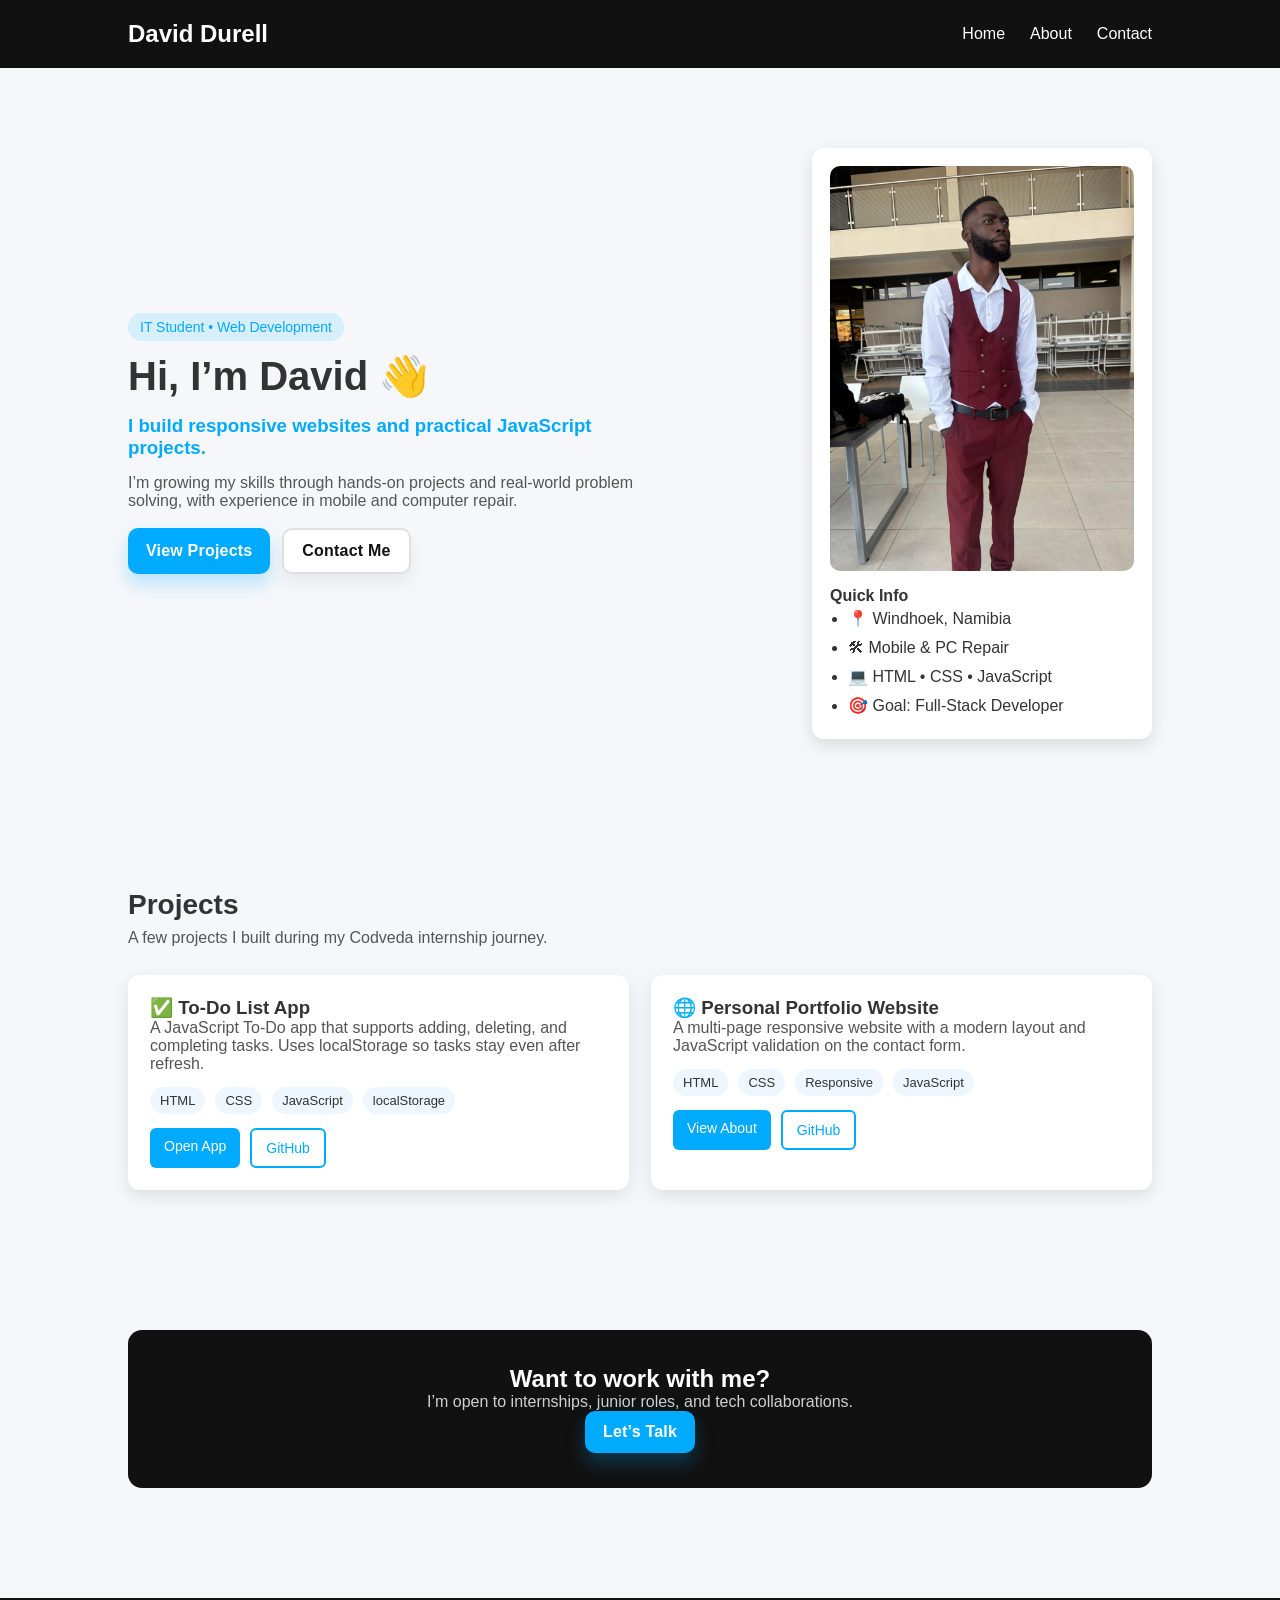
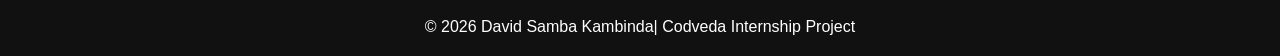
==== david-portfolio/index.html @ c17b90ba "Codveda internship web development projects" ====
<!DOCTYPE html>
<html lang="en">
<head>
  <meta charset="UTF-8" />
  <meta name="viewport" content="width=device-width, initial-scale=1.0"/>
  <title>David Durell | IT Student</title>
  <link rel="stylesheet" href="style.css" />
</head>
<body>

<header>
  <nav class="navbar">
    <h2 class="logo">David Durell</h2>
    <ul class="nav-links">
      <li><a href="index.html" class="active">Home</a></li>
      <li><a href="about.html">About</a></li>
      <li><a href="contact.html">Contact</a></li>
    </ul>
  </nav>
</header>

<section class="hero">
  <div class="hero-text">
    <p class="tag">IT Student • Web Development</p>
    <h1>Hi, I’m David 👋</h1>
    <h3>I build responsive websites and practical JavaScript projects.</h3>
    <p class="muted">
      I’m growing my skills through hands-on projects and real-world problem solving,
      with experience in mobile and computer repair.
    </p>

    <div class="hero-actions">
      <a href="#projects" class="btn btn-primary">View Projects</a>
      <a href="contact.html" class="btn btn-secondary">Contact Me</a>
    </div>
  </div>

  <div class="hero-card">
    <img src="david.jpeg" alt="David Profile Picture" class="hero-avatar" />
    <div class="hero-card-text">
      <h4>Quick Info</h4>
      <ul>
        <li>📍 Windhoek, Namibia</li>
        <li>🛠 Mobile & PC Repair</li>
        <li>💻 HTML • CSS • JavaScript</li>
        <li>🎯 Goal: Full-Stack Developer</li>
      </ul>
    </div>
  </div>
</section>

<section class="section" id="projects">
  <h2 class="section-title">Projects</h2>
  <p class="section-subtitle">A few projects I built during my Codveda internship journey.</p>

  <div class="projects-grid">

    <div class="project-card">
      <h3>✅ To-Do List App</h3>
      <p class="muted">
        A JavaScript To-Do app that supports adding, deleting, and completing tasks.
        Uses localStorage so tasks stay even after refresh.
      </p>

      <div class="chips">
        <span class="chip">HTML</span>
        <span class="chip">CSS</span>
        <span class="chip">JavaScript</span>
        <span class="chip">localStorage</span>
      </div>

      <div class="project-actions">
        <a class="btn-small" href="../david-todo-app-level2/index.html" target="_blank">Open App</a>
        <a class="btn-small-outline" href="#" onclick="alert('Replace this with your GitHub repo link')">GitHub</a>
      </div>
    </div>

    <div class="project-card">
      <h3>🌐 Personal Portfolio Website</h3>
      <p class="muted">
        A multi-page responsive website with a modern layout and JavaScript validation
        on the contact form.
      </p>

      <div class="chips">
        <span class="chip">HTML</span>
        <span class="chip">CSS</span>
        <span class="chip">Responsive</span>
        <span class="chip">JavaScript</span>
      </div>

      <div class="project-actions">
        <a class="btn-small" href="about.html">View About</a>
        <a class="btn-small-outline" href="#" onclick="alert('Replace this with your GitHub repo link')">GitHub</a>
      </div>
    </div>

  </div>
</section>

<section class="section">
  <div class="cta-box">
    <h2>Want to work with me?</h2>
    <p class="muted">I’m open to internships, junior roles, and tech collaborations.</p>
    <a href="contact.html" class="btn btn-primary">Let’s Talk</a>
  </div>
</section>

<footer>
  <p>© 2026 David Samba Kambinda| Codveda Internship Project</p>
</footer>

<script src="script.js"></script>
</body>
</html>
---- david-portfolio/style.css ----
* {
    margin: 0;
    padding: 0;
    box-sizing: border-box;
    font-family: 'Segoe UI', sans-serif;
  }
  
  body {
    background: #f5f7fa;
    color: #333;
  }
  
  /* NAVBAR */
  
  .navbar {
    display: flex;
    justify-content: space-between;
    align-items: center;
    padding: 20px 10%;
    background: #111;
  }
  
  .logo {
    color: #fff;
  }
  
  .nav-links {
    list-style: none;
    display: flex;
  }
  
  .nav-links li {
    margin-left: 25px;
  }
  
  .nav-links a {
    text-decoration: none;
    color: #fff;
    transition: 0.3s;
  }
  
  .nav-links a:hover,
  .active {
    color: #00aaff;
  }
  
  /* HERO SECTION */
  
  .hero {
    display: flex;
    align-items: center;
    justify-content: space-between;
    padding: 80px 10%;
    flex-wrap: wrap;
  }
  
  .hero-text {
    max-width: 50%;
  }
  
  .tag {
    display: inline-block;
    background: rgba(0,170,255,0.12);
    color: #00aaff;
    padding: 6px 12px;
    border-radius: 999px;
    margin-bottom: 12px;
    font-size: 14px;
  }
  
  .hero-text h1 {
    font-size: 40px;
    margin-bottom: 15px;
  }
  
  .hero-text h3 {
    color: #00aaff;
    margin-bottom: 15px;
  }
  
  .muted {
    color: #555;
  }
  
  .hero-actions {
    display: flex;
    gap: 12px;
    flex-wrap: wrap;
    margin-top: 18px;
  }
  
  /* HERO CARD */
  
  .hero-card {
    background: white;
    padding: 18px;
    border-radius: 12px;
    box-shadow: 0 6px 18px rgba(0,0,0,0.12);
    width: 340px;
  }
  
  .hero-avatar {
    width: 100%;
    border-radius: 10px;
    margin-bottom: 12px;
  }
  
  .hero-card-text ul {
    padding-left: 18px;
    line-height: 1.8;
  }
  
  /* BUTTONS */
  
  .btn {
    display: inline-flex;
    align-items: center;
    justify-content: center;
    padding: 12px 18px;
    border-radius: 10px;
    text-decoration: none;
    font-weight: 600;
    letter-spacing: 0.2px;
    transition: transform 0.15s ease, box-shadow 0.15s ease, opacity 0.15s ease;
  }
  
  .btn-primary {
    background: #00aaff;
    color: #fff;
    box-shadow: 0 10px 18px rgba(0, 170, 255, 0.25);
  }
  
  .btn-secondary {
    background: #ffffff;
    color: #111;
    border: 2px solid rgba(0,0,0,0.12);
    box-shadow: 0 10px 18px rgba(0,0,0,0.06);
  }
  
  .btn:hover {
    transform: translateY(-2px);
    opacity: 0.98;
  }
  
  .btn:active {
    transform: translateY(0px);
  }
  
  /* SECTION STYLING */
  
  .section {
    padding: 70px 10%;
  }
  
  .section-title {
    font-size: 28px;
    margin-bottom: 8px;
  }
  
  .section-subtitle {
    margin-bottom: 28px;
    color: #555;
  }
  
  /* PROJECTS */
  
  .projects-grid {
    display: grid;
    grid-template-columns: repeat(auto-fit, minmax(260px, 1fr));
    gap: 22px;
  }
  
  .project-card {
    background: white;
    padding: 22px;
    border-radius: 12px;
    box-shadow: 0 6px 18px rgba(0,0,0,0.1);
  }
  
  .chips {
    display: flex;
    gap: 10px;
    flex-wrap: wrap;
    margin: 14px 0;
  }
  
  .chip {
    background: #eef6ff;
    padding: 6px 10px;
    border-radius: 999px;
    font-size: 13px;
  }
  
  .project-actions {
    display: flex;
    gap: 10px;
    flex-wrap: wrap;
    margin-top: 10px;
  }
  
  .btn-small {
    padding: 10px 14px;
    background: #00aaff;
    color: white;
    text-decoration: none;
    border-radius: 6px;
    font-size: 14px;
  }
  
  .btn-small-outline {
    padding: 10px 14px;
    border: 2px solid #00aaff;
    color: #00aaff;
    text-decoration: none;
    border-radius: 6px;
    font-size: 14px;
  }
  
  /* CTA SECTION */
  
  .cta-box {
    background: #111;
    color: white;
    border-radius: 14px;
    padding: 35px 22px;
    text-align: center;
  }
  
  .cta-box .muted {
    color: #cfcfcf;
  }
  
  /* ABOUT PAGE */
  
  .about-container {
    padding: 60px 10%;
  }
  
  .about-intro {
    display: flex;
    align-items: center;
    gap: 40px;
    margin-bottom: 50px;
    flex-wrap: wrap;
  }
  
  .about-image {
    width: 200px;
    border-radius: 10px;
  }
  
  .about-grid {
    display: grid;
    grid-template-columns: repeat(auto-fit, minmax(250px, 1fr));
    gap: 25px;
  }
  
  .card {
    background: white;
    padding: 25px;
    border-radius: 10px;
    box-shadow: 0 4px 12px rgba(0,0,0,0.1);
  }
  
  .card h3 {
    margin-bottom: 15px;
    color: #2a5298;
  }
  
  .card ul {
    padding-left: 20px;
  }
  
  /* CONTACT FORM */
  
  .contact-form {
    display: flex;
    flex-direction: column;
    max-width: 500px;
  }
  
  .contact-form input,
  .contact-form textarea {
    margin-bottom: 15px;
    padding: 12px;
    border: 1px solid #ccc;
    border-radius: 5px;
  }
  
  .contact-form button {
    padding: 12px;
    background: #111;
    color: white;
    border: none;
    cursor: pointer;
  }
  
  /* FOOTER */
  
  footer {
    text-align: center;
    padding: 20px;
    background: #111;
    color: white;
    margin-top: 40px;
  }
  
  /* RESPONSIVE */
  
  @media (max-width: 900px) {
  
    .hero {
      flex-direction: column;
      gap: 25px;
    }
  
    .hero-text {
      max-width: 100%;
    }
  
    .hero-card {
      width: 100%;
    }
  
    .nav-links {
      flex-direction: column;
      margin-top: 10px;
    }
  
    .nav-links li {
      margin: 10px 0;
    }
  
    .about-intro {
      flex-direction: column;
      text-align: center;
    }
  }
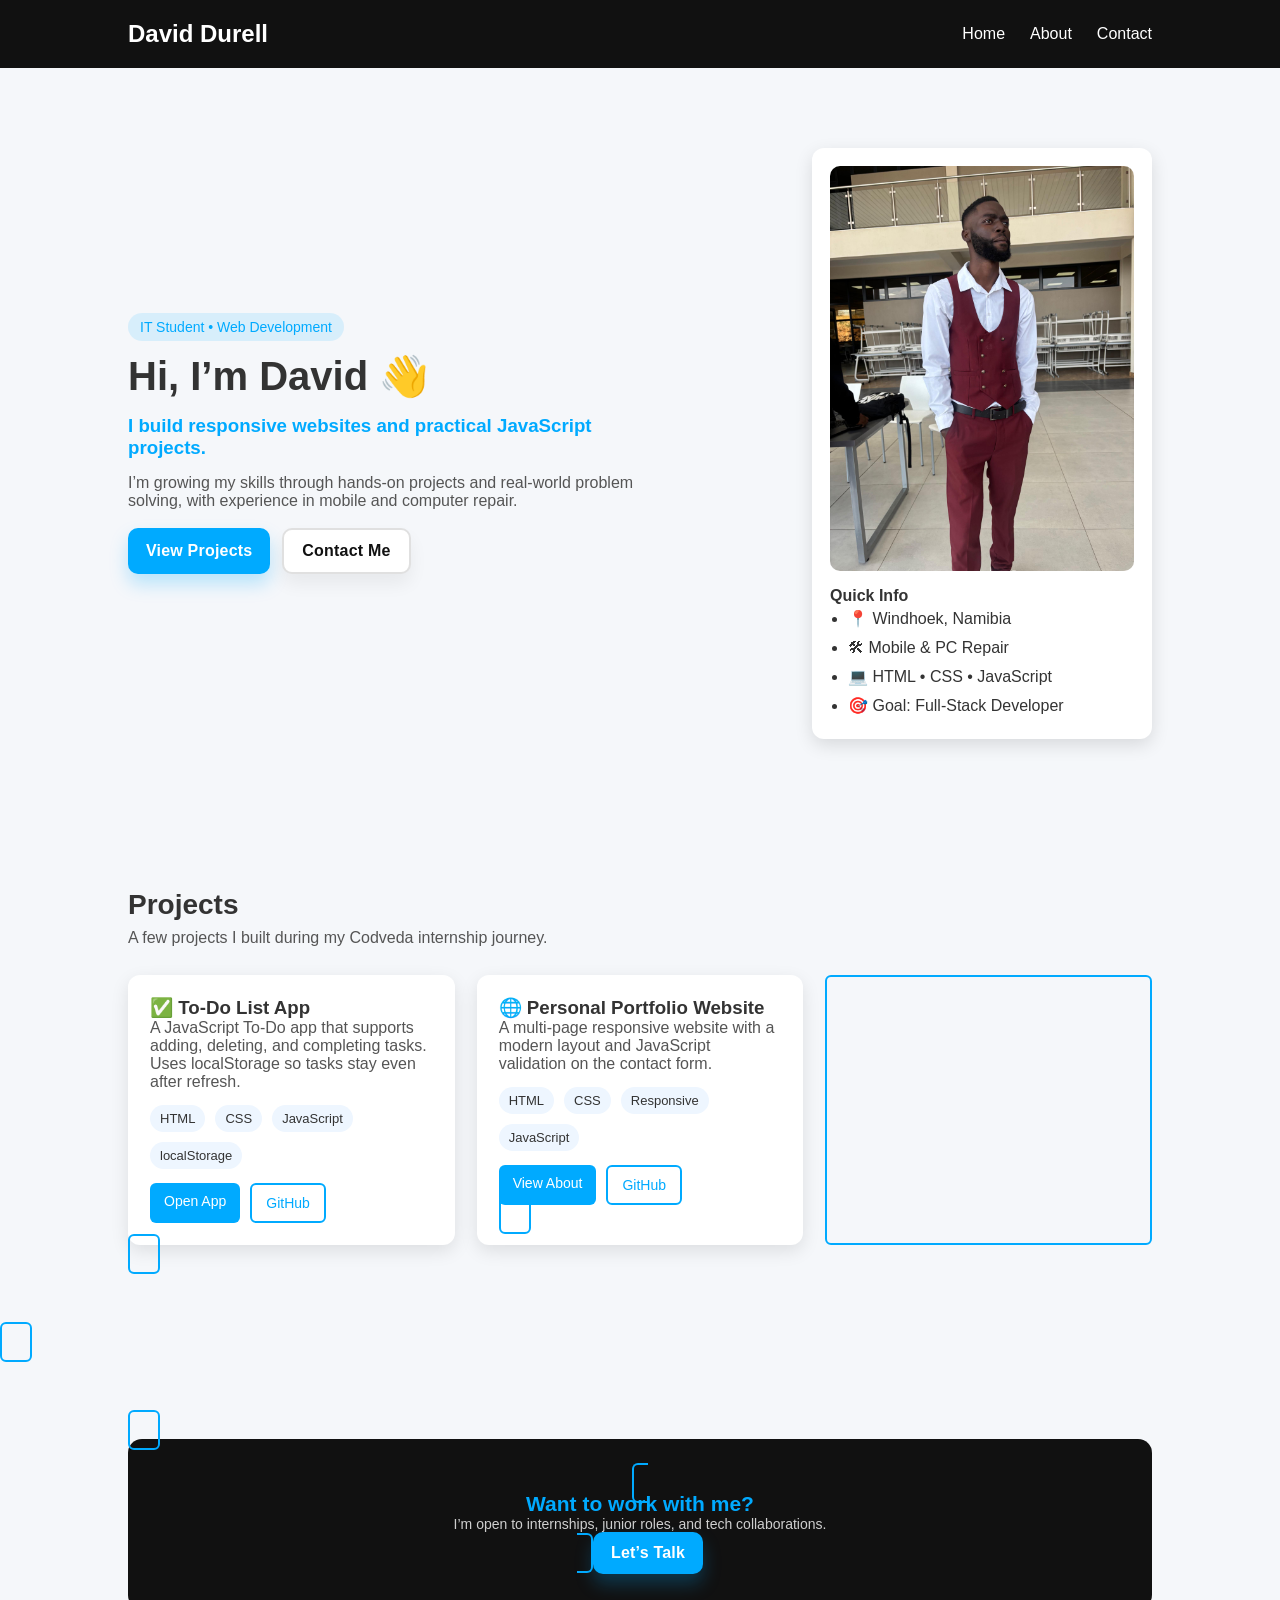
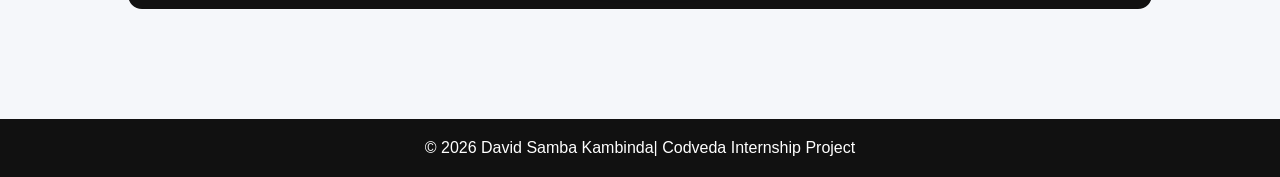
==== commit 038a0165: "Updated GitHub button links" ====
--- a/david-portfolio/index.html
+++ b/david-portfolio/index.html
@@ -71,7 +71,11 @@
 
       <div class="project-actions">
         <a class="btn-small" href="../david-todo-app-level2/index.html" target="_blank">Open App</a>
-        <a class="btn-small-outline" href="#" onclick="alert('Replace this with your GitHub repo link')">GitHub</a>
+       <a class="btn-small-outline" 
+   href="https://github.com/lilkidyrnbookings-code/codveda-web-internship" 
+   target="_blank">
+   GitHub
+</a>
       </div>
     </div>
 
@@ -91,7 +95,10 @@
 
       <div class="project-actions">
         <a class="btn-small" href="about.html">View About</a>
-        <a class="btn-small-outline" href="#" onclick="alert('Replace this with your GitHub repo link')">GitHub</a>
+      <a class="btn-small-outline" 
+   href="https://github.com/lilkidyrnbookings-code/codveda-web-internship" 
+   target="_blank">
+   GitHub
       </div>
     </div>
 
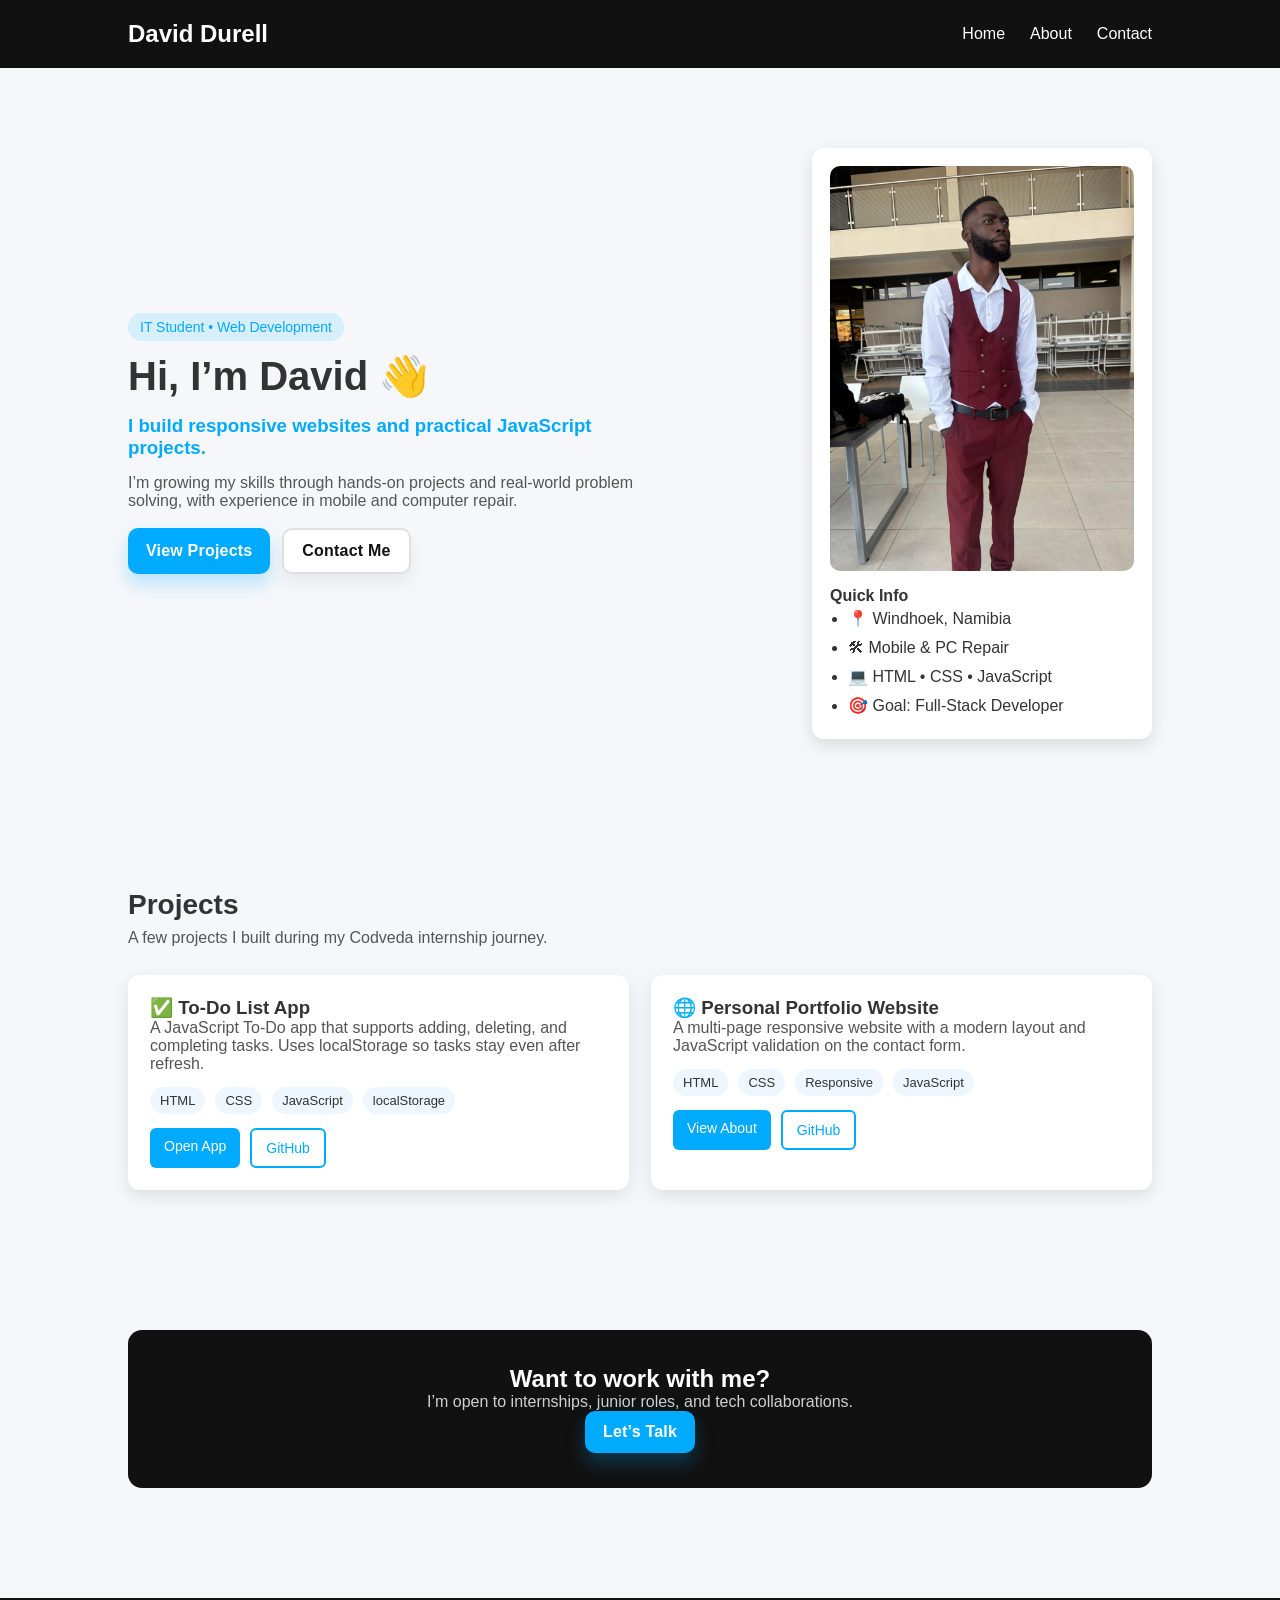
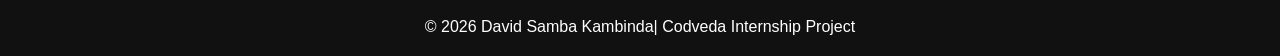
==== commit fa51605b: "Updated GitHub button links" ====
--- a/david-portfolio/index.html
+++ b/david-portfolio/index.html
@@ -95,10 +95,7 @@
 
       <div class="project-actions">
         <a class="btn-small" href="about.html">View About</a>
-      <a class="btn-small-outline" 
-   href="https://github.com/lilkidyrnbookings-code/codveda-web-internship" 
-   target="_blank">
-   GitHub
+        <a class="btn-small-outline" href="#" onclick="alert('Replace this with your GitHub repo link')">GitHub</a>
       </div>
     </div>
 
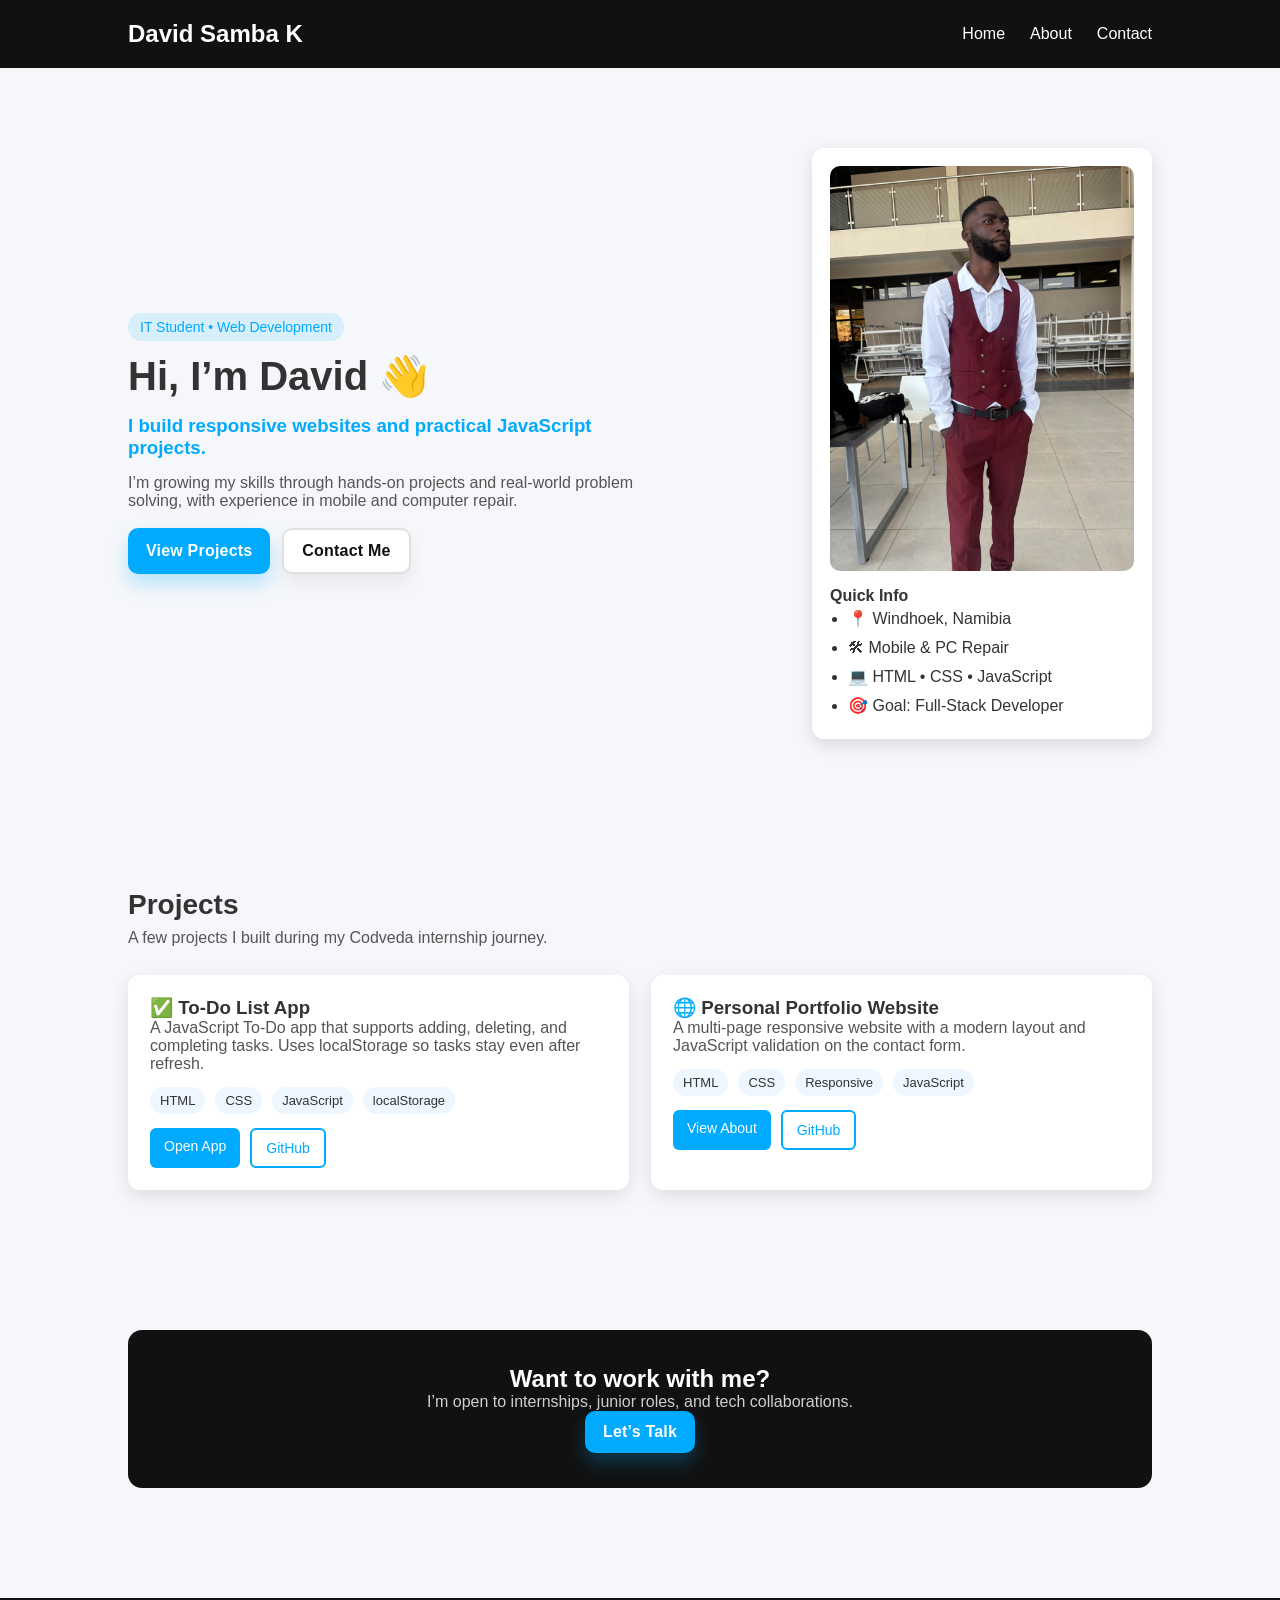
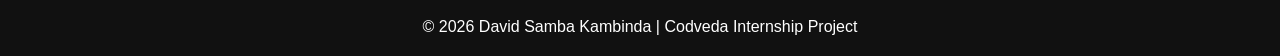
==== commit 996871f2: "Fix GitHub buttons in docs version" ====
--- a/david-portfolio/index.html
+++ b/david-portfolio/index.html
@@ -3,14 +3,14 @@
 <head>
   <meta charset="UTF-8" />
   <meta name="viewport" content="width=device-width, initial-scale=1.0"/>
-  <title>David Durell | IT Student</title>
+  <title>David Samba K| IT Student</title>
   <link rel="stylesheet" href="style.css" />
 </head>
 <body>
 
 <header>
   <nav class="navbar">
-    <h2 class="logo">David Durell</h2>
+    <h2 class="logo">David Samba K</h2>
     <ul class="nav-links">
       <li><a href="index.html" class="active">Home</a></li>
       <li><a href="about.html">About</a></li>
@@ -71,11 +71,9 @@
 
       <div class="project-actions">
         <a class="btn-small" href="../david-todo-app-level2/index.html" target="_blank">Open App</a>
-       <a class="btn-small-outline" 
-   href="https://github.com/lilkidyrnbookings-code/codveda-web-internship" 
-   target="_blank">
-   GitHub
-</a>
+        <a class="btn-small-outline"
+           href="https://github.com/lilkidyrnbookings-code/codveda-web-internship"
+           target="_blank">GitHub</a>
       </div>
     </div>
 
@@ -95,7 +93,9 @@
 
       <div class="project-actions">
         <a class="btn-small" href="about.html">View About</a>
-        <a class="btn-small-outline" href="#" onclick="alert('Replace this with your GitHub repo link')">GitHub</a>
+        <a class="btn-small-outline"
+           href="https://github.com/lilkidyrnbookings-code/codveda-web-internship"
+           target="_blank">GitHub</a>
       </div>
     </div>
 
@@ -111,7 +111,7 @@
 </section>
 
 <footer>
-  <p>© 2026 David Samba Kambinda| Codveda Internship Project</p>
+  <p>© 2026 David Samba Kambinda | Codveda Internship Project</p>
 </footer>
 
 <script src="script.js"></script>
